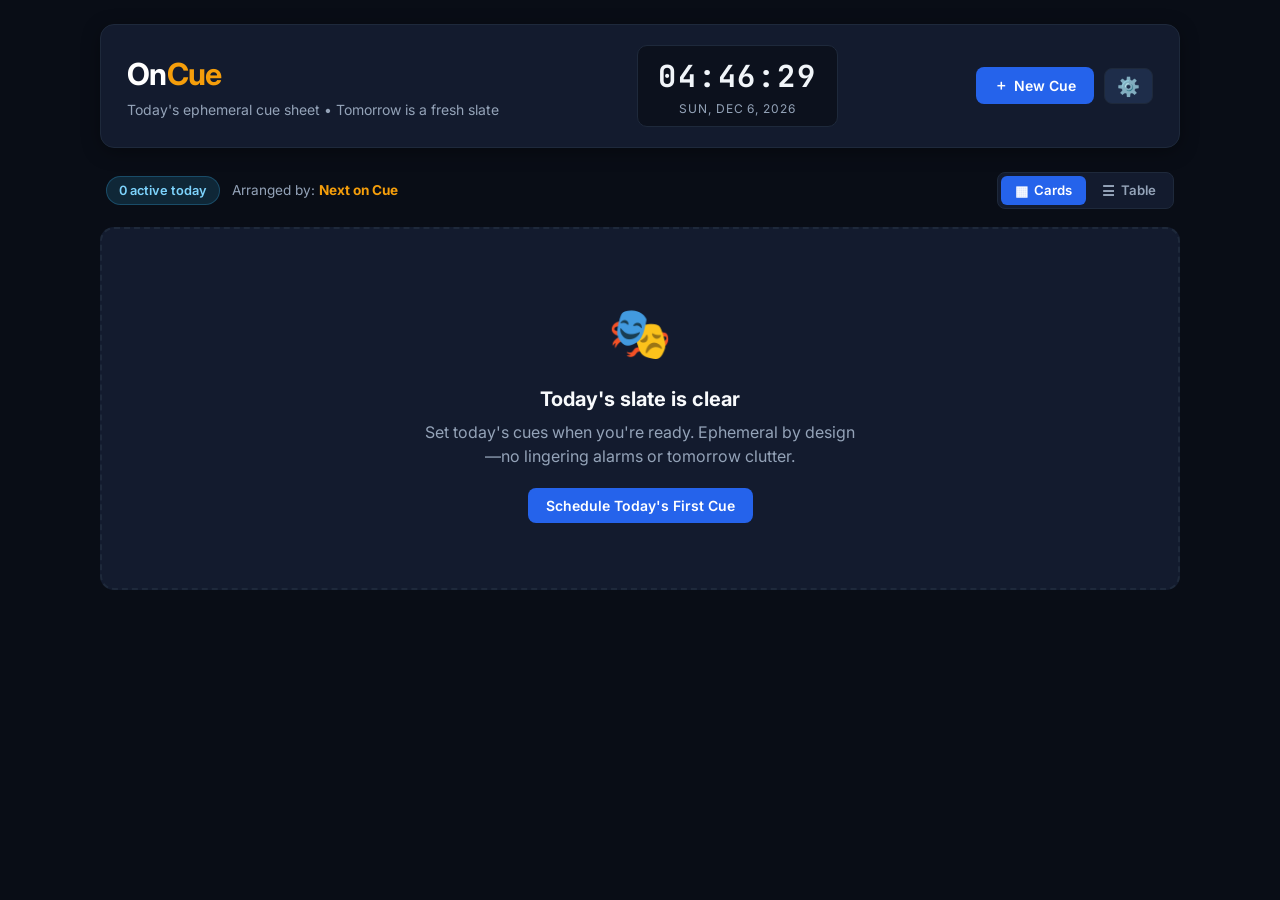
==== docs/index.html @ 47b07ebc "feat: port application to static client in docs/ with local storage adapter" ====
<!DOCTYPE html>
<html lang="en">
<head>
  <meta charset="UTF-8">
  <meta name="viewport" content="width=device-width, initial-scale=1.0">
  <title>OnCue — Stay in flow. Step in on cue.</title>
  <link rel="stylesheet" href="css/style.css">
  <link rel="preconnect" href="https://fonts.googleapis.com">
  <link rel="preconnect" href="https://fonts.gstatic.com" crossorigin>
  <link href="https://fonts.googleapis.com/css2?family=JetBrains+Mono:wght@400;600;700&family=Inter:wght@400;500;600;700&display=swap" rel="stylesheet">
</head>
<body>
  <div class="app-container">
    <!-- Header with Live Clock & Ephemeral Actions -->
    <header class="app-header">
      <div class="header-left">
        <h1 class="app-title"><span class="brand-cue">On</span><span class="brand-highlight">Cue</span></h1>
        <p class="app-subtitle">Today's ephemeral cue sheet • Tomorrow is a fresh slate</p>
      </div>

      <div class="clock-display" id="clockDisplay">
        <div class="digital-time" id="digitalTime">--:--:--</div>
        <div class="digital-date" id="digitalDate">Loading date...</div>
      </div>

      <div class="header-actions">
        <button id="openAddModalBtn" class="btn btn-primary">
          <span class="btn-icon">＋</span> New Cue
        </button>
        <button id="openSettingsBtn" class="btn btn-icon-only" title="Settings" onclick="openSettingsModal()">
          ⚙️
        </button>
      </div>
    </header>

    <!-- Main Content Area -->
    <main class="app-main">
      <div class="list-controls">
        <div class="status-summary">
          <span id="activeCountBadge" class="badge badge-info">0 active today</span>
          <span class="sort-indicator">Arranged by: <strong>Next on Cue</strong></span>
        </div>

        <div class="view-switcher" role="group" aria-label="View layout">
          <button id="viewGridBtn" class="btn-toggle active" title="Grid / Card view" onclick="switchView('grid')">
            <span class="view-icon">▦</span> Cards
          </button>
          <button id="viewTableBtn" class="btn-toggle" title="Table / List view" onclick="switchView('table')">
            <span class="view-icon">☰</span> Table
          </button>
        </div>
      </div>

      <!-- Cues Container (Grid or Table) -->
      <div id="alarmsList" class="alarms-grid">
        <!-- Rendered dynamically via JS -->
      </div>

      <div id="alarmsTableContainer" class="table-container" style="display: none;">
        <table class="cues-table">
          <thead>
            <tr>
              <th class="th-status">Status</th>
              <th class="th-time">Time</th>
              <th class="th-cue">Cue & Context Brief</th>
              <th class="th-countdown">Time to Cue</th>
              <th class="th-toggle">Active</th>
              <th class="th-actions">Actions</th>
            </tr>
          </thead>
          <tbody id="alarmsTableBody">
            <!-- Rendered dynamically via JS -->
          </tbody>
        </table>
      </div>

      <!-- Empty State -->
      <div id="emptyState" class="empty-state" style="display: none;">
        <div class="empty-icon">🎭</div>
        <h3>Today's slate is clear</h3>
        <p>Set today's cues when you're ready. Ephemeral by design—no lingering alarms or tomorrow clutter.</p>
        <button class="btn btn-primary" onclick="openAlarmModal()">Schedule Today's First Cue</button>
      </div>
    </main>
  </div>

  <!-- Add / Edit Modal -->
  <div id="alarmModal" class="modal-backdrop" style="display: none;">
    <div class="modal-card">
      <div class="modal-header">
        <h2 id="modalTitle">Schedule Today's Cue</h2>
        <div class="modal-header-actions">
          <button type="submit" form="alarmForm" class="btn btn-primary btn-header-save">Save Cue</button>
          <button type="button" class="modal-close" onclick="closeAlarmModal()">&times;</button>
        </div>
      </div>

      <form id="alarmForm" onsubmit="handleAlarmSubmit(event)">
        <input type="hidden" id="alarmId" value="">

        <div class="form-group time-group">
          <label for="alarmTime">Cue Time (Today, 24h format) *</label>
          <input type="time" id="alarmTime" required class="form-input time-input">
          <small class="form-help">Strictly for today. Completed cues retire peacefully at the end of the day.</small>
        </div>

        <div class="form-group">
          <label for="alarmTitle">Cue Title / Scene</label>
          <input type="text" id="alarmTitle" placeholder="e.g. Design Sync, Deep Work Block, Wrap Up" class="form-input" maxlength="100">
        </div>

        <div class="form-group">
          <label for="alarmNotes">Cue Brief / Context (Multiline)</label>
          <textarea id="alarmNotes" rows="5" class="form-input multiline-input" placeholder="Add arbitrary information, tasks, checklist, URLs, or notes you'll need when you step in..."></textarea>
          <small class="form-help">Line breaks, checklists, and formatted spacing are preserved.</small>
        </div>

        <div class="form-group checkbox-group" id="enabledFieldGroup" style="display: none;">
          <label class="toggle-label">
            <input type="checkbox" id="alarmEnabled" checked>
            <span class="toggle-text">Cue is active</span>
          </label>
        </div>

        <div class="modal-footer">
          <button type="button" class="btn btn-secondary" onclick="closeAlarmModal()">Cancel</button>
          <button type="submit" id="saveAlarmBtn" class="btn btn-primary btn-footer-save">Save Cue</button>
        </div>
      </form>
    </div>
  </div>

  <!-- Cue Trigger Modal (Theater Chime + Alert) -->
  <div id="triggerModal" class="modal-backdrop alert-backdrop" style="display: none;">
    <div class="modal-card alert-card">
      <div class="cue-pulsing-icon">🎭</div>
      <div class="alert-badge">STEP IN</div>
      <h2 class="alert-heading">You're On Cue</h2>
      <div id="alertTimeDisplay" class="alert-time">00:00</div>
      <h3 id="alertTitleDisplay" class="alert-title">Cue Title</h3>
      <div id="alertNotesDisplay" class="alert-notes"></div>

      <div class="snooze-control-wrapper">
        <label class="snooze-control-label">Snooze Duration:</label>
        <div class="stepper-control">
          <button type="button" class="btn-stepper" onclick="adjustTriggerSnooze(-5)" title="Decrease by 5 min">–</button>
          <span id="triggerSnoozeDisplay" class="stepper-value">5 min</span>
          <button type="button" class="btn-stepper" onclick="adjustTriggerSnooze(5)" title="Increase by 5 min">＋</button>
        </div>
      </div>

      <div class="alert-actions">
        <button class="btn btn-step-in" onclick="dismissCurrentAlarm()">✓ Dismiss</button>
        <button id="triggerSnoozeBtn" class="btn btn-standby" onclick="snoozeCurrentAlarm()">💤 Snooze (+5m)</button>
      </div>
    </div>
  </div>

  <!-- Settings Modal -->
  <div id="settingsModal" class="modal-backdrop" style="display: none;">
    <div class="modal-card settings-modal-card">
      <div class="modal-header">
        <h2>⚙️ Settings & Preferences</h2>
        <button class="modal-close" onclick="closeSettingsModal()">&times;</button>
      </div>
      <div class="modal-body">
        <div class="settings-section">
          <h3 class="settings-section-title">About OnCue</h3>
          <p class="settings-desc">Ephemeral day-bound cue scheduler. Designed to keep you in flow without morning-after alarm clutter.</p>
        </div>

        <div class="settings-section">
          <h3 class="settings-section-title">Default Snooze Duration</h3>
          <p class="settings-desc">Set your preferred default snooze interval when an alarm rings (5 min increments).</p>
          <div class="stepper-control" style="margin-top: 10px;">
            <button type="button" class="btn-stepper" onclick="adjustDefaultSnooze(-5)" title="Decrease default by 5 min">–</button>
            <span id="defaultSnoozeDisplay" class="stepper-value">5 min</span>
            <button type="button" class="btn-stepper" onclick="adjustDefaultSnooze(5)" title="Increase default by 5 min">＋</button>
          </div>
        </div>

        <div class="settings-section settings-danger-section">
          <h3 class="settings-section-title danger-title"><span class="danger-icon">⚠️</span> Danger Zone</h3>
          <p class="settings-desc">Permanently wipe all scheduled cues for today and return to a blank canvas.</p>
          <div style="margin-top: 12px;">
            <button id="settingsClearSlateBtn" class="btn btn-danger-outline" onclick="openClearSlateModal()">
              🧹 Clear Today's Slate
            </button>
          </div>
        </div>
      </div>
      <div class="modal-footer" style="margin-top: 24px;">
        <button type="button" class="btn btn-secondary" onclick="closeSettingsModal()">Close</button>
      </div>
    </div>
  </div>

  <!-- Clear Slate Confirmation Modal -->
  <div id="clearSlateModal" class="modal-backdrop" style="display: none;">
    <div class="modal-card danger-modal-card">
      <div class="modal-header">
        <h2 style="color: #f87171;">⚠️ Clear Today's Slate?</h2>
        <button class="modal-close" onclick="closeClearSlateModal()">&times;</button>
      </div>
      <div class="modal-body">
        <p>You are about to erase <strong id="clearSlateCount">0 cues</strong> from today's schedule.</p>
        <p style="margin-top: 8px; color: var(--text-muted); font-size: 0.875rem;">This cannot be undone. Active cues will stop counting down and will not sound.</p>
      </div>
      <div class="modal-footer" style="margin-top: 24px;">
        <button type="button" class="btn btn-secondary" onclick="closeClearSlateModal()">Cancel</button>
        <button type="button" class="btn btn-danger" onclick="confirmClearSlate()">Yes, Clear Entire Slate</button>
      </div>
    </div>
  </div>

  <script src="js/app.js"></script>
</body>
</html>
---- docs/css/style.css ----
:root {
  --bg-color: #090d16;
  --surface-color: #131b2e;
  --surface-border: #1e293b;
  --surface-hover: #1e2d4a;
  --text-main: #f8fafc;
  --text-muted: #94a3b8;
  --primary-color: #3b82f6;
  --primary-hover: #2563eb;
  --accent-cue: #f59e0b; /* Warm stage amber */
  --accent-cue-glow: rgba(245, 158, 11, 0.25);
  --accent-cyan: #38bdf8;
  --accent-green: #10b981;
  --danger-color: #ef4444;
  --danger-hover: #dc2626;
  --card-radius: 14px;
  --font-sans: 'Inter', -apple-system, BlinkMacSystemFont, sans-serif;
  --font-mono: 'JetBrains Mono', monospace;
}

* {
  box-sizing: border-box;
  margin: 0;
  padding: 0;
}

body {
  font-family: var(--font-sans);
  background-color: var(--bg-color);
  color: var(--text-main);
  line-height: 1.5;
  min-height: 100vh;
  padding: 24px 16px;
}

.app-container {
  max-width: 1080px;
  margin: 0 auto;
}

/* Header */
.app-header {
  display: flex;
  flex-wrap: wrap;
  align-items: center;
  justify-content: space-between;
  gap: 16px;
  background-color: var(--surface-color);
  padding: 20px 26px;
  border-radius: var(--card-radius);
  border: 1px solid var(--surface-border);
  margin-bottom: 24px;
  box-shadow: 0 4px 20px -2px rgba(0, 0, 0, 0.4);
}

.app-title {
  font-size: 1.9rem;
  font-weight: 700;
  letter-spacing: -0.03em;
}

.brand-cue {
  color: #fff;
}

.brand-highlight {
  color: var(--accent-cue);
  margin-left: 1px;
}

.app-subtitle {
  color: var(--text-muted);
  font-size: 0.875rem;
  font-weight: 400;
  margin-top: 2px;
}

.clock-display {
  text-align: center;
  padding: 8px 20px;
  background: rgba(9, 13, 22, 0.7);
  border-radius: 10px;
  border: 1px solid var(--surface-border);
}

.digital-time {
  font-family: var(--font-mono);
  font-size: 1.9rem;
  font-weight: 700;
  color: #f1f5f9;
  letter-spacing: 0.06em;
}

.digital-date {
  font-size: 0.75rem;
  color: var(--text-muted);
  text-transform: uppercase;
  letter-spacing: 0.08em;
}

/* Controls */
.list-controls {
  display: flex;
  justify-content: space-between;
  align-items: center;
  flex-wrap: wrap;
  gap: 12px;
  margin-bottom: 18px;
  padding: 0 6px;
}

.status-summary {
  display: flex;
  align-items: center;
  gap: 12px;
}

/* View Switcher */
.view-switcher {
  display: inline-flex;
  background-color: var(--surface-color);
  border: 1px solid var(--surface-border);
  border-radius: 8px;
  padding: 3px;
  gap: 2px;
}

.btn-toggle {
  display: inline-flex;
  align-items: center;
  gap: 6px;
  background: transparent;
  border: none;
  color: var(--text-muted);
  font-family: inherit;
  font-size: 0.825rem;
  font-weight: 600;
  padding: 6px 14px;
  border-radius: 6px;
  cursor: pointer;
  transition: all 0.15s ease;
}

.btn-toggle:hover {
  color: #fff;
}

.btn-toggle.active {
  background-color: #2563eb;
  color: #fff;
}

.view-icon {
  font-size: 0.9rem;
}

/* Table View */
.table-container {
  background-color: var(--surface-color);
  border: 1px solid var(--surface-border);
  border-radius: var(--card-radius);
  overflow-x: auto;
  box-shadow: 0 4px 6px -1px rgba(0, 0, 0, 0.2);
}

.cues-table {
  width: 100%;
  border-collapse: collapse;
  text-align: left;
  font-size: 0.9rem;
}

.cues-table thead th {
  background-color: rgba(9, 13, 22, 0.6);
  color: var(--text-muted);
  font-size: 0.775rem;
  font-weight: 700;
  text-transform: uppercase;
  letter-spacing: 0.05em;
  padding: 14px 16px;
  border-bottom: 1px solid var(--surface-border);
  white-space: nowrap;
}

.cues-table tbody tr {
  border-bottom: 1px solid rgba(51, 65, 85, 0.5);
  transition: background-color 0.15s ease;
}

.cues-table tbody tr:last-child {
  border-bottom: none;
}

.cues-table tbody tr:hover {
  background-color: var(--surface-hover);
}

/* Table Row Priority: Closest */
.cues-table tr.row-closest {
  background: linear-gradient(90deg, rgba(245, 158, 11, 0.08) 0%, transparent 100%);
  border-left: 3px solid var(--accent-cue);
}

.cues-table tr.row-closest .td-time {
  color: var(--accent-cue);
}

.cues-table tr.row-closest .td-countdown .countdown-val {
  color: var(--accent-cue);
}

/* Table Row: Passed */
.cues-table tr.row-passed {
  opacity: 0.5;
  background-color: rgba(9, 13, 22, 0.3);
}

.cues-table tr.row-passed .td-time {
  text-decoration: line-through;
  color: #64748b;
}

/* Table Cells */
.cues-table td {
  padding: 14px 16px;
  vertical-align: middle;
}

.td-status {
  width: 110px;
}

.td-time {
  font-family: var(--font-mono);
  font-size: 1.4rem;
  font-weight: 700;
  color: #fff;
  white-space: nowrap;
}

.td-cue {
  max-width: 380px;
}

.cue-row-title {
  font-weight: 600;
  color: #f1f5f9;
  font-size: 0.98rem;
  margin-bottom: 2px;
}

.cue-row-notes {
  font-size: 0.825rem;
  color: #94a3b8;
  white-space: pre-wrap;
  word-break: break-word;
  max-height: 48px;
  overflow: hidden;
  text-overflow: ellipsis;
  display: -webkit-box;
  -webkit-line-clamp: 2;
  -webkit-box-orient: vertical;
}

.td-countdown {
  white-space: nowrap;
}

.td-countdown .countdown-val {
  font-family: var(--font-mono);
  font-size: 1.05rem;
  font-weight: 600;
  color: var(--accent-cyan);
}

.td-toggle {
  width: 70px;
  text-align: center;
}

.td-actions {
  width: 140px;
  text-align: right;
  white-space: nowrap;
}

.td-actions .card-actions {
  border-top: none;
  padding-top: 0;
  display: inline-flex;
  gap: 6px;
}

.badge {
  display: inline-block;
  padding: 4px 12px;
  font-size: 0.8rem;
  font-weight: 600;
  border-radius: 9999px;
}

.badge-info {
  background-color: rgba(56, 189, 248, 0.15);
  color: #7dd3fc;
  border: 1px solid rgba(56, 189, 248, 0.25);
}

.sort-indicator {
  font-size: 0.85rem;
  color: var(--text-muted);
}

.sort-indicator strong {
  color: var(--accent-cue);
}

/* Grid & Cards */
.alarms-grid {
  display: grid;
  grid-template-columns: repeat(auto-fill, minmax(320px, 1fr));
  gap: 18px;
}

.alarm-card {
  background-color: var(--surface-color);
  border-radius: var(--card-radius);
  border: 1px solid var(--surface-border);
  padding: 20px;
  display: flex;
  flex-direction: column;
  transition: all 0.25s cubic-bezier(0.16, 1, 0.3, 1);
  position: relative;
}

.alarm-card:hover {
  border-color: #334155;
  box-shadow: 0 12px 24px -6px rgba(0, 0, 0, 0.4);
}

/* Priority Card: Next on Cue */
.alarm-card.closest {
  border-color: rgba(245, 158, 11, 0.6);
  background: linear-gradient(180deg, rgba(245, 158, 11, 0.04) 0%, var(--surface-color) 100%);
  box-shadow: 0 0 25px var(--accent-cue-glow);
}

.alarm-card.closest .closest-ribbon {
  display: inline-flex;
}

/* Ephemeral Passed / Completed State */
.alarm-card.passed {
  opacity: 0.5;
  background-color: rgba(19, 27, 46, 0.5);
  border-color: #1e293b;
}

.alarm-card.passed .alarm-time {
  color: #64748b;
  text-decoration: line-through;
  text-decoration-color: #475569;
}

.alarm-card.passed .alarm-title {
  color: #94a3b8;
}

.alarm-card.passed .passed-ribbon {
  display: inline-flex;
}

.passed-ribbon {
  display: none;
  align-items: center;
  gap: 4px;
  font-size: 0.7rem;
  font-weight: 600;
  text-transform: uppercase;
  letter-spacing: 0.05em;
  background: #1e293b;
  color: #94a3b8;
  padding: 3px 8px;
  border-radius: 6px;
  margin-bottom: 10px;
  width: fit-content;
}

.passed-mark {
  display: inline-block;
  font-size: 1rem;
  font-weight: 700;
  color: #64748b;
  text-align: center;
  width: 100%;
}

.countdown-val.passed-val {
  color: #64748b;
  font-size: 1rem;
}

.header-actions {
  display: flex;
  align-items: center;
  gap: 10px;
}

.btn-outline {
  background: transparent;
  border: 1px solid #334155;
  color: #94a3b8;
}

.btn-outline:hover {
  background: rgba(51, 65, 85, 0.3);
  color: #f1f5f9;
}

.closest-ribbon {
  display: none;
  align-items: center;
  gap: 4px;
  font-size: 0.72rem;
  font-weight: 700;
  text-transform: uppercase;
  letter-spacing: 0.06em;
  background: var(--accent-cue);
  color: #090d16;
  padding: 3px 10px;
  border-radius: 6px;
  margin-bottom: 10px;
  width: fit-content;
}

.alarm-card.disabled {
  opacity: 0.45;
  filter: grayscale(0.4);
}

.alarm-header {
  display: flex;
  justify-content: space-between;
  align-items: flex-start;
  margin-bottom: 12px;
}

.alarm-time-wrapper {
  display: flex;
  flex-direction: column;
}

.alarm-time {
  font-family: var(--font-mono);
  font-size: 2.35rem;
  font-weight: 700;
  line-height: 1.05;
  color: #ffffff;
}

.alarm-title {
  font-size: 1.15rem;
  font-weight: 600;
  color: #e2e8f0;
  margin-top: 4px;
  word-break: break-word;
}

/* Toggle Switch */
.switch {
  position: relative;
  display: inline-block;
  width: 44px;
  height: 24px;
  flex-shrink: 0;
}

.switch input {
  opacity: 0;
  width: 0;
  height: 0;
}

.slider {
  position: absolute;
  cursor: pointer;
  top: 0;
  left: 0;
  right: 0;
  bottom: 0;
  background-color: #334155;
  transition: .25s cubic-bezier(0.4, 0, 0.2, 1);
  border-radius: 24px;
}

.slider:before {
  position: absolute;
  content: "";
  height: 18px;
  width: 18px;
  left: 3px;
  bottom: 3px;
  background-color: white;
  transition: .25s cubic-bezier(0.4, 0, 0.2, 1);
  border-radius: 50%;
}

input:checked + .slider {
  background-color: var(--accent-green);
}

input:checked + .slider:before {
  transform: translateX(20px);
}

/* Countdown Ticker */
.countdown-box {
  background: rgba(9, 13, 22, 0.7);
  border: 1px solid var(--surface-border);
  border-radius: 10px;
  padding: 10px 14px;
  margin-bottom: 14px;
  display: flex;
  align-items: center;
  justify-content: space-between;
}

.countdown-label {
  font-size: 0.75rem;
  color: var(--text-muted);
  text-transform: uppercase;
  letter-spacing: 0.05em;
}

.countdown-val {
  font-family: var(--font-mono);
  font-size: 1.2rem;
  font-weight: 600;
  color: var(--accent-cyan);
}

.alarm-card.closest .countdown-val {
  color: var(--accent-cue);
}

.countdown-val.imminent {
  color: #f87171;
  animation: pulse-glow 1.2s infinite alternate;
}

@keyframes pulse-glow {
  from { opacity: 1; }
  to { opacity: 0.65; }
}

/* Notes Field / Cue Brief */
.alarm-notes {
  background-color: rgba(9, 13, 22, 0.45);
  border: 1px solid rgba(51, 65, 85, 0.45);
  border-radius: 8px;
  padding: 12px 14px;
  font-size: 0.885rem;
  color: #cbd5e1;
  white-space: pre-wrap;
  word-break: break-word;
  max-height: 130px;
  overflow-y: auto;
  margin-bottom: 16px;
  flex-grow: 1;
}

.alarm-notes.empty {
  font-style: italic;
  color: #64748b;
}

/* Card Actions */
.card-actions {
  display: flex;
  gap: 8px;
  justify-content: flex-end;
  border-top: 1px solid var(--surface-border);
  padding-top: 14px;
}

/* Buttons */
.btn {
  display: inline-flex;
  align-items: center;
  justify-content: center;
  gap: 6px;
  padding: 9px 18px;
  font-size: 0.875rem;
  font-weight: 600;
  border-radius: 8px;
  cursor: pointer;
  border: none;
  transition: all 0.15s ease;
  font-family: inherit;
}

.btn-primary {
  background-color: #2563eb;
  color: #fff;
}

.btn-primary:hover {
  background-color: #1d4ed8;
}

.btn-secondary {
  background-color: #1e293b;
  color: #cbd5e1;
  border: 1px solid #334155;
}

.btn-secondary:hover {
  background-color: #334155;
}

.btn-sm {
  padding: 5px 12px;
  font-size: 0.8rem;
}

.btn-danger-outline {
  background: transparent;
  color: #f87171;
  border: 1px solid rgba(239, 68, 68, 0.35);
}

.btn-danger-outline:hover {
  background: rgba(239, 68, 68, 0.15);
  border-color: var(--danger-color);
}

.btn-standby {
  background-color: #334155;
  color: #e2e8f0;
}

.btn-standby:hover {
  background-color: #475569;
}

.btn-step-in {
  background-color: var(--accent-cue);
  color: #090d16;
  font-weight: 700;
}

.btn-step-in:hover {
  background-color: #d97706;
}

/* Modals */
.modal-backdrop {
  position: fixed;
  top: 0;
  left: 0;
  right: 0;
  bottom: 0;
  background-color: rgba(9, 13, 22, 0.82);
  display: flex;
  align-items: center;
  justify-content: center;
  padding: 16px;
  z-index: 1000;
  backdrop-filter: blur(6px);
}

.modal-card {
  background-color: var(--surface-color);
  border: 1px solid var(--surface-border);
  border-radius: var(--card-radius);
  width: 100%;
  max-width: 520px;
  padding: 26px;
  box-shadow: 0 25px 50px -12px rgba(0, 0, 0, 0.7);
  animation: slide-up 0.2s ease-out;
}

@keyframes slide-up {
  from { transform: translateY(18px); opacity: 0; }
  to { transform: translateY(0); opacity: 1; }
}

.modal-header {
  display: flex;
  justify-content: space-between;
  align-items: center;
  margin-bottom: 20px;
}

.modal-header h2 {
  font-size: 1.3rem;
  color: #fff;
}

.modal-header-actions {
  display: flex;
  align-items: center;
  gap: 12px;
}

.btn-header-save {
  display: none;
  padding: 6px 14px;
  font-size: 0.85rem;
}

@media (max-width: 640px) {
  .btn-header-save {
    display: inline-flex;
  }
  .btn-footer-save {
    display: none;
  }
  .modal-card {
    padding: 20px 18px;
    margin-top: 10px;
    max-height: 90vh;
    overflow-y: auto;
  }
  .form-group.time-group {
    margin-bottom: 24px;
    padding-bottom: 12px;
    border-bottom: 1px solid rgba(51, 65, 85, 0.4);
  }
}

.modal-close {
  background: none;
  border: none;
  color: var(--text-muted);
  font-size: 1.5rem;
  cursor: pointer;
}

.modal-close:hover {
  color: #fff;
}

.form-group {
  margin-bottom: 16px;
}

.form-group label {
  display: block;
  font-size: 0.85rem;
  font-weight: 600;
  color: #cbd5e1;
  margin-bottom: 6px;
}

.form-input {
  width: 100%;
  padding: 10px 14px;
  background-color: #090d16;
  border: 1px solid var(--surface-border);
  border-radius: 8px;
  color: #fff;
  font-family: inherit;
  font-size: 0.95rem;
}

.form-input:focus {
  outline: none;
  border-color: var(--primary-color);
  box-shadow: 0 0 0 2px rgba(37, 99, 235, 0.3);
}

.time-input {
  font-family: var(--font-mono);
  font-size: 1.6rem;
  font-weight: 700;
  text-align: center;
  color: var(--accent-cue);
}

.multiline-input {
  resize: vertical;
  min-height: 110px;
}

.form-help {
  display: block;
  font-size: 0.75rem;
  color: var(--text-muted);
  margin-top: 4px;
}

.checkbox-group {
  display: flex;
  align-items: center;
}

.toggle-label {
  display: flex;
  align-items: center;
  gap: 8px;
  cursor: pointer;
}

.modal-footer {
  display: flex;
  justify-content: flex-end;
  gap: 12px;
  margin-top: 24px;
}

/* Empty State */
.empty-state {
  text-align: center;
  padding: 65px 24px;
  background-color: var(--surface-color);
  border: 2px dashed var(--surface-border);
  border-radius: var(--card-radius);
}

.empty-icon {
  font-size: 3.2rem;
  margin-bottom: 14px;
}

.empty-state h3 {
  font-size: 1.25rem;
  margin-bottom: 6px;
}

.empty-state p {
  color: var(--text-muted);
  margin-bottom: 20px;
  max-width: 440px;
  margin-left: auto;
  margin-right: auto;
}

/* Alert Modal (On Cue State) */
.alert-backdrop {
  background-color: rgba(9, 13, 22, 0.88);
}

.alert-card {
  text-align: center;
  border: 1px solid var(--accent-cue);
  box-shadow: 0 0 40px var(--accent-cue-glow);
}

.cue-pulsing-icon {
  font-size: 3.5rem;
  margin-bottom: 6px;
  animation: gentle-bob 2s infinite ease-in-out;
}

@keyframes gentle-bob {
  0%, 100% { transform: translateY(0); }
  50% { transform: translateY(-6px); }
}

.alert-badge {
  display: inline-block;
  background: var(--accent-cue);
  color: #090d16;
  font-size: 0.75rem;
  font-weight: 800;
  letter-spacing: 0.12em;
  padding: 3px 12px;
  border-radius: 9999px;
  margin-bottom: 8px;
}

.alert-heading {
  color: #fff;
  font-size: 1.6rem;
  letter-spacing: -0.01em;
  margin-bottom: 6px;
}

.alert-time {
  font-family: var(--font-mono);
  font-size: 2.75rem;
  font-weight: 700;
  color: var(--accent-cue);
  margin-bottom: 8px;
}

.alert-title {
  font-size: 1.3rem;
  color: #f1f5f9;
  margin-bottom: 14px;
}

.alert-notes {
  background: rgba(9, 13, 22, 0.8);
  border: 1px solid rgba(245, 158, 11, 0.2);
  padding: 14px;
  border-radius: 10px;
  font-size: 0.92rem;
  color: #cbd5e1;
  white-space: pre-wrap;
  margin-bottom: 24px;
  max-height: 160px;
  overflow-y: auto;
  text-align: left;
}

.alert-actions {
  display: flex;
  justify-content: center;
  gap: 14px;
}

/* Danger Zone */
.danger-zone {
  margin-top: 48px;
  padding: 20px 24px;
  background-color: rgba(239, 68, 68, 0.04);
  border: 1px dashed rgba(239, 68, 68, 0.3);
  border-radius: var(--card-radius);
  transition: border-color 0.2s ease;
}

.danger-zone:hover {
  border-color: rgba(239, 68, 68, 0.5);
}

.danger-zone-content {
  display: flex;
  justify-content: space-between;
  align-items: center;
  flex-wrap: wrap;
  gap: 16px;
}

.danger-zone-title {
  color: #f87171;
  font-size: 0.95rem;
  font-weight: 700;
  display: flex;
  align-items: center;
  gap: 6px;
  margin-bottom: 2px;
}

.danger-zone-desc {
  color: var(--text-muted);
  font-size: 0.825rem;
}

.danger-modal-card {
  max-width: 440px;
  border-color: rgba(239, 68, 68, 0.4);
}

/* Gear Icon & Settings */
.btn-icon-only {
  background: var(--surface-hover);
  border: 1px solid var(--surface-border);
  color: var(--text-muted);
  padding: 8px 12px;
  border-radius: 8px;
  font-size: 1.15rem;
  line-height: 1;
  display: inline-flex;
  align-items: center;
  justify-content: center;
  cursor: pointer;
  transition: all 0.15s ease;
}

.btn-icon-only:hover {
  background-color: #334155;
  color: #fff;
  border-color: #475569;
}

.settings-modal-card {
  max-width: 500px;
}

.settings-section {
  padding: 14px 0;
  border-bottom: 1px solid var(--surface-border);
}

.settings-section:first-child {
  padding-top: 0;
}

.settings-section-title {
  font-size: 0.95rem;
  font-weight: 600;
  color: #f1f5f9;
  margin-bottom: 4px;
}

.settings-desc {
  font-size: 0.825rem;
  color: var(--text-muted);
  line-height: 1.4;
}

.settings-danger-section {
  margin-top: 16px;
  padding: 16px;
  border: 1px dashed rgba(239, 68, 68, 0.35);
  border-radius: 8px;
  background-color: rgba(239, 68, 68, 0.04);
}

.settings-danger-section .danger-title {
  color: #f87171;
}

/* Stepper Control (+ / -) */
.snooze-control-wrapper {
  margin-bottom: 18px;
  display: flex;
  flex-direction: column;
  align-items: center;
  gap: 6px;
}

.snooze-control-label {
  font-size: 0.8rem;
  color: var(--text-muted);
  text-transform: uppercase;
  letter-spacing: 0.05em;
  font-weight: 600;
}

.stepper-control {
  display: inline-flex;
  align-items: center;
  background-color: rgba(9, 13, 22, 0.7);
  border: 1px solid var(--surface-border);
  border-radius: 8px;
  padding: 3px;
  gap: 4px;
}

.btn-stepper {
  background: #1e293b;
  border: 1px solid #334155;
  color: #f1f5f9;
  width: 34px;
  height: 34px;
  border-radius: 6px;
  display: inline-flex;
  align-items: center;
  justify-content: center;
  font-size: 1.1rem;
  font-weight: 700;
  cursor: pointer;
  transition: all 0.15s ease;
  user-select: none;
}

.btn-stepper:hover {
  background-color: #334155;
  color: var(--accent-cue);
  border-color: #475569;
}

.btn-stepper:active {
  transform: scale(0.95);
}

.stepper-value {
  font-family: var(--font-mono);
  font-size: 0.95rem;
  font-weight: 700;
  color: var(--accent-cue);
  padding: 0 12px;
  min-width: 70px;
  text-align: center;
}
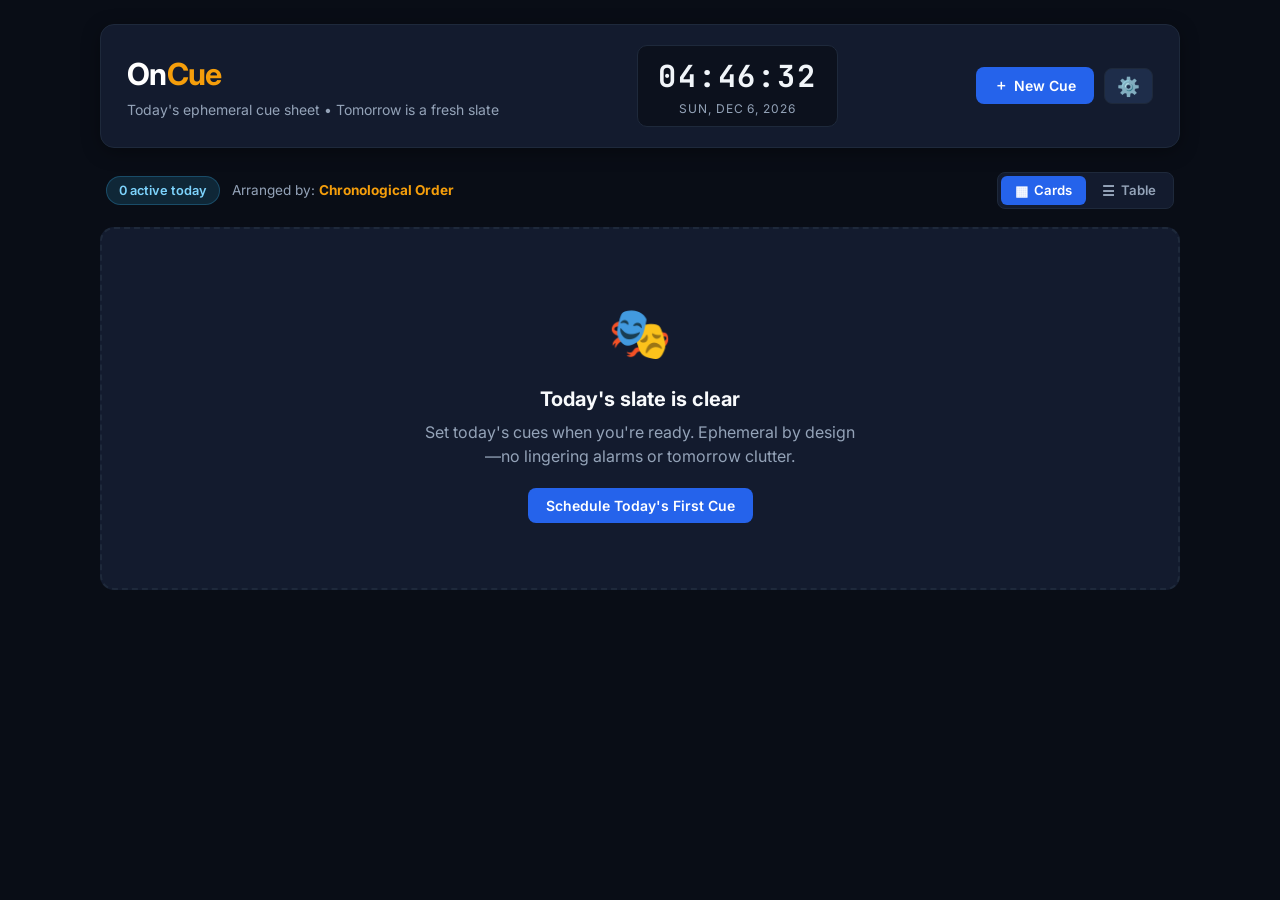
==== commit 8679a9b4: "refactor(ui): remove amber next-cue highlight in favor of clean chronological list" ====
--- a/docs/index.html
+++ b/docs/index.html
@@ -38,7 +38,7 @@
       <div class="list-controls">
         <div class="status-summary">
           <span id="activeCountBadge" class="badge badge-info">0 active today</span>
-          <span class="sort-indicator">Arranged by: <strong>Next on Cue</strong></span>
+          <span class="sort-indicator">Arranged by: <strong>Chronological Order</strong></span>
         </div>
 
         <div class="view-switcher" role="group" aria-label="View layout">
--- a/docs/css/style.css
+++ b/docs/css/style.css
@@ -195,18 +195,8 @@
   background-color: var(--surface-hover);
 }
 
-/* Table Row Priority: Closest */
+/* Table Row Priority: Closest (Deprecated - kept clean) */
 .cues-table tr.row-closest {
-  background: linear-gradient(90deg, rgba(245, 158, 11, 0.08) 0%, transparent 100%);
-  border-left: 3px solid var(--accent-cue);
-}
-
-.cues-table tr.row-closest .td-time {
-  color: var(--accent-cue);
-}
-
-.cues-table tr.row-closest .td-countdown .countdown-val {
-  color: var(--accent-cue);
 }
 
 /* Table Row: Passed */
@@ -337,15 +327,8 @@
   box-shadow: 0 12px 24px -6px rgba(0, 0, 0, 0.4);
 }
 
-/* Priority Card: Next on Cue */
+/* Priority Card: Next on Cue (Deprecated - kept clean) */
 .alarm-card.closest {
-  border-color: rgba(245, 158, 11, 0.6);
-  background: linear-gradient(180deg, rgba(245, 158, 11, 0.04) 0%, var(--surface-color) 100%);
-  box-shadow: 0 0 25px var(--accent-cue-glow);
-}
-
-.alarm-card.closest .closest-ribbon {
-  display: inline-flex;
 }
 
 /* Ephemeral Passed / Completed State */
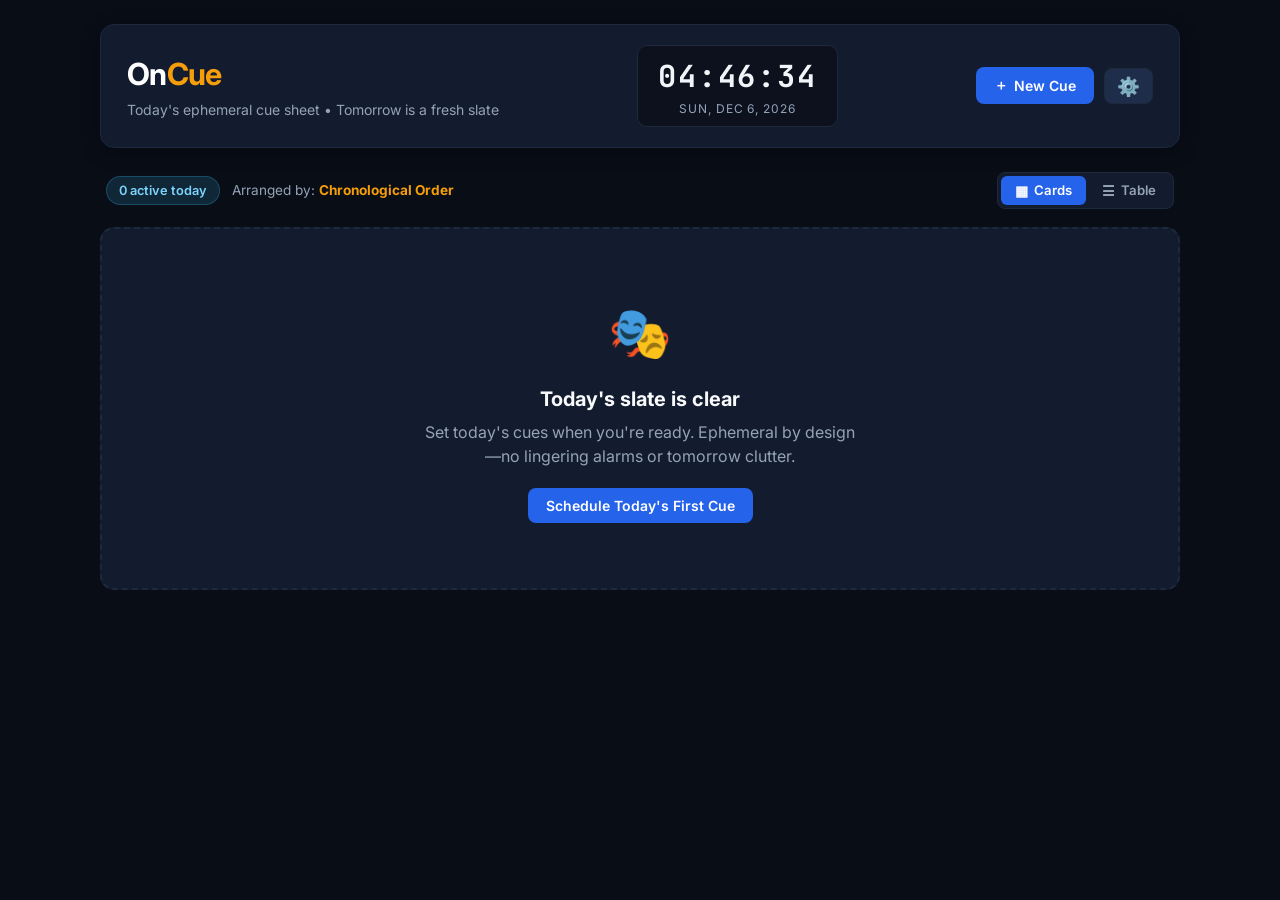
==== commit ba350857: "feat(cues): add ring-ahead lead time, event hierarchy, and softer paused styling" ====
--- a/docs/index.html
+++ b/docs/index.html
@@ -99,9 +99,33 @@
         <input type="hidden" id="alarmId" value="">
 
         <div class="form-group time-group">
-          <label for="alarmTime">Cue Time (Today, 24h format) *</label>
+          <label for="alarmTime">Event Time (Today, 24h format) *</label>
           <input type="time" id="alarmTime" required class="form-input time-input">
-          <small class="form-help">Strictly for today. Completed cues retire peacefully at the end of the day.</small>
+          <small class="form-help">When the event happens today. Completed cues retire peacefully at midnight.</small>
+        </div>
+
+        <div class="form-group lead-time-group">
+          <label>Ring Ahead (Lead Time) *</label>
+          <input type="hidden" id="alarmLeadMinutes" value="">
+          <div class="lead-presets" role="group" aria-label="Ring ahead presets">
+            <button type="button" class="btn-lead-preset" data-lead="0" onclick="selectLeadPreset(0)">At time</button>
+            <button type="button" class="btn-lead-preset" data-lead="5" onclick="selectLeadPreset(5)">5m</button>
+            <button type="button" class="btn-lead-preset" data-lead="10" onclick="selectLeadPreset(10)">10m</button>
+            <button type="button" class="btn-lead-preset" data-lead="15" onclick="selectLeadPreset(15)">15m</button>
+            <button type="button" class="btn-lead-preset" data-lead="30" onclick="selectLeadPreset(30)">30m</button>
+            <button type="button" class="btn-lead-preset" data-lead="45" onclick="selectLeadPreset(45)">45m</button>
+            <button type="button" class="btn-lead-preset" data-lead="60" onclick="selectLeadPreset(60)">60m</button>
+          </div>
+          <div class="lead-custom-row">
+            <span class="lead-custom-label">Custom:</span>
+            <div class="stepper-control">
+              <button type="button" class="btn-stepper" onclick="adjustCustomLead(-5)" title="Decrease lead time by 5 min">–</button>
+              <input type="number" id="customLeadInput" min="0" max="720" step="1" placeholder="min" class="lead-number-input" aria-label="Custom ring ahead minutes" oninput="handleCustomLeadInput(event)">
+              <button type="button" class="btn-stepper" onclick="adjustCustomLead(5)" title="Increase lead time by 5 min">＋</button>
+            </div>
+          </div>
+          <div id="leadPreview" class="lead-preview neutral">Choose how far ahead the alarm should ring.</div>
+          <div id="leadError" class="form-error" style="display: none;"></div>
         </div>
 
         <div class="form-group">
@@ -137,6 +161,7 @@
       <div class="alert-badge">STEP IN</div>
       <h2 class="alert-heading">You're On Cue</h2>
       <div id="alertTimeDisplay" class="alert-time">00:00</div>
+      <div id="alertEventMeta" class="alert-event-meta" style="display: none;"></div>
       <h3 id="alertTitleDisplay" class="alert-title">Cue Title</h3>
       <div id="alertNotesDisplay" class="alert-notes"></div>
 
--- a/docs/css/style.css
+++ b/docs/css/style.css
@@ -210,6 +210,20 @@
   color: #64748b;
 }
 
+/* Table Row: Paused / Disabled */
+.cues-table tr.row-disabled {
+  opacity: 0.72;
+  filter: grayscale(0.5);
+  background-color: rgba(9, 13, 22, 0.2);
+}
+
+.cues-table tr.row-disabled .td-time,
+.cues-table tr.row-disabled .table-ring-meta,
+.cues-table tr.row-disabled .cue-row-title,
+.cues-table tr.row-disabled .cue-row-notes {
+  color: #94a3b8;
+}
+
 /* Table Cells */
 .cues-table td {
   padding: 14px 16px;
@@ -382,6 +396,12 @@
   font-size: 1rem;
 }
 
+.countdown-val.paused-val,
+.td-countdown .countdown-val.paused-val {
+  color: #94a3b8;
+  font-size: 1rem;
+}
+
 .header-actions {
   display: flex;
   align-items: center;
@@ -416,8 +436,22 @@
 }
 
 .alarm-card.disabled {
-  opacity: 0.45;
-  filter: grayscale(0.4);
+  opacity: 0.72;
+  filter: grayscale(0.5);
+  background-color: rgba(19, 27, 46, 0.78);
+  border-color: #1e293b;
+}
+
+.alarm-card.disabled .alarm-time,
+.alarm-card.disabled .alarm-title,
+.alarm-card.disabled .alarm-notes {
+  color: #94a3b8;
+}
+
+.alarm-card.disabled .alarm-ring-badge {
+  color: #94a3b8;
+  border-color: #475569;
+  background-color: rgba(51, 65, 85, 0.35);
 }
 
 .alarm-header {
@@ -657,6 +691,8 @@
   border-radius: var(--card-radius);
   width: 100%;
   max-width: 520px;
+  max-height: 92vh;
+  overflow-y: auto;
   padding: 26px;
   box-shadow: 0 25px 50px -12px rgba(0, 0, 0, 0.7);
   animation: slide-up 0.2s ease-out;
@@ -1058,3 +1094,157 @@
   min-width: 70px;
   text-align: center;
 }
+
+/* Ring Ahead / Lead Time Controls */
+.lead-presets {
+  display: flex;
+  flex-wrap: wrap;
+  gap: 8px;
+  margin-bottom: 10px;
+}
+
+.btn-lead-preset {
+  background-color: #090d16;
+  border: 1px solid var(--surface-border);
+  color: var(--text-muted);
+  font-family: var(--font-mono);
+  font-size: 0.8rem;
+  font-weight: 600;
+  padding: 6px 12px;
+  border-radius: 8px;
+  cursor: pointer;
+  transition: all 0.15s ease;
+}
+
+.btn-lead-preset:hover {
+  border-color: #475569;
+  color: #f8fafc;
+}
+
+.btn-lead-preset.active {
+  background-color: rgba(245, 158, 11, 0.16);
+  border-color: var(--accent-cue);
+  color: var(--accent-cue);
+  box-shadow: 0 0 0 1px rgba(245, 158, 11, 0.25);
+}
+
+.lead-custom-row {
+  display: flex;
+  align-items: center;
+  gap: 10px;
+  margin-bottom: 10px;
+}
+
+.lead-custom-label {
+  font-size: 0.82rem;
+  font-weight: 600;
+  color: var(--text-muted);
+}
+
+.lead-number-input {
+  width: 68px;
+  background: transparent;
+  border: none;
+  color: var(--accent-cue);
+  font-family: var(--font-mono);
+  font-size: 0.95rem;
+  font-weight: 700;
+  text-align: center;
+  padding: 4px 6px;
+}
+
+.lead-number-input:focus {
+  outline: none;
+}
+
+.lead-number-input::-webkit-inner-spin-button,
+.lead-number-input::-webkit-outer-spin-button {
+  -webkit-appearance: none;
+  margin: 0;
+}
+
+.lead-preview {
+  padding: 8px 12px;
+  border-radius: 8px;
+  font-family: var(--font-mono);
+  font-size: 0.84rem;
+  font-weight: 600;
+  background-color: rgba(56, 189, 248, 0.08);
+  border: 1px solid rgba(56, 189, 248, 0.25);
+  color: var(--accent-cyan);
+}
+
+.lead-preview.neutral {
+  background-color: rgba(9, 13, 22, 0.55);
+  border-color: var(--surface-border);
+  color: var(--text-muted);
+  font-family: var(--font-sans);
+  font-weight: 500;
+}
+
+.lead-preview.error {
+  background-color: rgba(239, 68, 68, 0.1);
+  border-color: rgba(239, 68, 68, 0.35);
+  color: #f87171;
+  font-family: var(--font-sans);
+}
+
+.form-error {
+  color: #f87171;
+  font-size: 0.82rem;
+  font-weight: 600;
+  margin-top: 6px;
+}
+
+/* Subtle Yellow Ring Time Meta Badges */
+.alarm-ring-badge {
+  display: inline-flex;
+  align-items: center;
+  gap: 4px;
+  margin-top: 6px;
+  padding: 2px 8px;
+  border-radius: 6px;
+  font-family: var(--font-mono);
+  font-size: 0.74rem;
+  font-weight: 600;
+  background-color: rgba(245, 158, 11, 0.1);
+  border: 1px solid rgba(245, 158, 11, 0.25);
+  color: #fbbf24;
+  width: fit-content;
+}
+
+.alarm-card.passed .alarm-ring-badge {
+  color: #94a3b8;
+  border-color: #334155;
+  background-color: rgba(30, 41, 59, 0.5);
+}
+
+.table-event-time {
+  line-height: 1.15;
+}
+
+.table-ring-meta {
+  font-family: var(--font-mono);
+  font-size: 0.74rem;
+  font-weight: 600;
+  color: #fbbf24;
+  margin-top: 3px;
+}
+
+.cues-table tr.row-passed .table-ring-meta {
+  color: #64748b;
+  text-decoration: none;
+}
+
+.alert-event-meta {
+  display: inline-block;
+  margin-bottom: 12px;
+  padding: 4px 12px;
+  border-radius: 9999px;
+  background-color: rgba(245, 158, 11, 0.14);
+  border: 1px solid rgba(245, 158, 11, 0.35);
+  color: var(--accent-cue);
+  font-family: var(--font-mono);
+  font-size: 0.86rem;
+  font-weight: 600;
+}
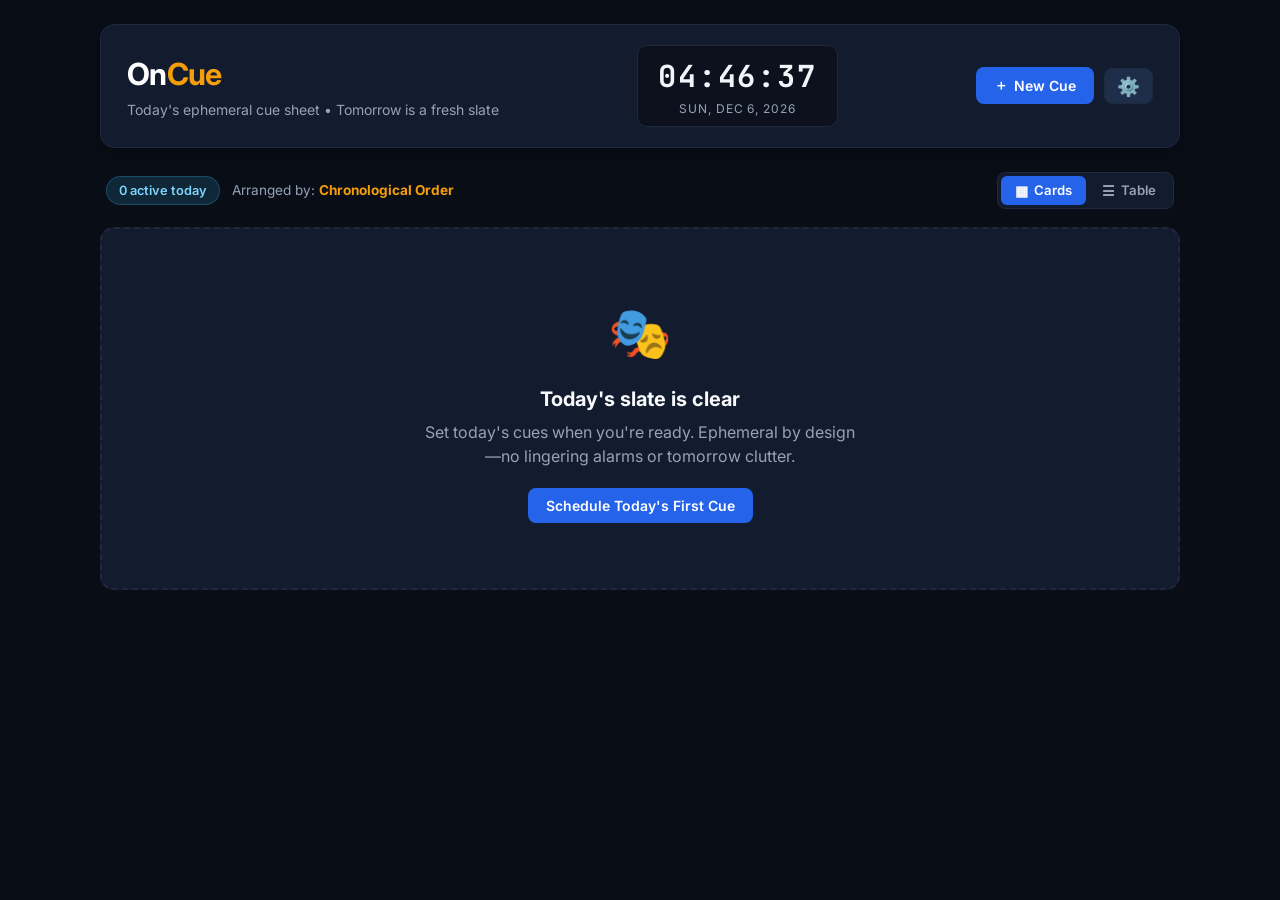
==== commit 67762736: "feat(ui): default Ring Ahead to At time and add dark Lucide clock picker" ====
--- a/docs/index.html
+++ b/docs/index.html
@@ -100,7 +100,15 @@
 
         <div class="form-group time-group">
           <label for="alarmTime">Event Time (Today, 24h format) *</label>
-          <input type="time" id="alarmTime" required class="form-input time-input">
+          <div class="time-input-wrapper">
+            <input type="time" id="alarmTime" required class="form-input time-input">
+            <button type="button" class="time-picker-btn" onclick="openTimePicker()" aria-label="Open time picker" title="Pick time">
+              <svg xmlns="http://www.w3.org/2000/svg" width="20" height="20" viewBox="0 0 24 24" fill="none" stroke="currentColor" stroke-width="2" stroke-linecap="round" stroke-linejoin="round" aria-hidden="true">
+                <circle cx="12" cy="12" r="10"></circle>
+                <polyline points="12 6 12 12 16 14"></polyline>
+              </svg>
+            </button>
+          </div>
           <small class="form-help">When the event happens today. Completed cues retire peacefully at midnight.</small>
         </div>
 
--- a/docs/css/style.css
+++ b/docs/css/style.css
@@ -1,4 +1,5 @@
 :root {
+  color-scheme: dark;
   --bg-color: #090d16;
   --surface-color: #131b2e;
   --surface-border: #1e293b;
@@ -788,12 +789,54 @@
   box-shadow: 0 0 0 2px rgba(37, 99, 235, 0.3);
 }
 
+.time-input-wrapper {
+  position: relative;
+}
+
 .time-input {
+  color-scheme: dark;
   font-family: var(--font-mono);
   font-size: 1.6rem;
   font-weight: 700;
   text-align: center;
   color: var(--accent-cue);
+  padding-left: 48px;
+  padding-right: 48px;
+}
+
+.time-input::-webkit-calendar-picker-indicator {
+  display: none;
+  -webkit-appearance: none;
+}
+
+.time-picker-btn {
+  position: absolute;
+  right: 10px;
+  top: 50%;
+  transform: translateY(-50%);
+  width: 34px;
+  height: 34px;
+  display: inline-flex;
+  align-items: center;
+  justify-content: center;
+  background-color: transparent;
+  border: 1px solid transparent;
+  border-radius: 7px;
+  color: #94a3b8;
+  cursor: pointer;
+  transition: all 0.15s ease;
+}
+
+.time-picker-btn:hover {
+  color: var(--accent-cue);
+  background-color: rgba(245, 158, 11, 0.1);
+  border-color: rgba(245, 158, 11, 0.25);
+}
+
+.time-picker-btn:focus-visible {
+  outline: none;
+  border-color: var(--primary-color);
+  box-shadow: 0 0 0 2px rgba(37, 99, 235, 0.3);
 }
 
 .multiline-input {
